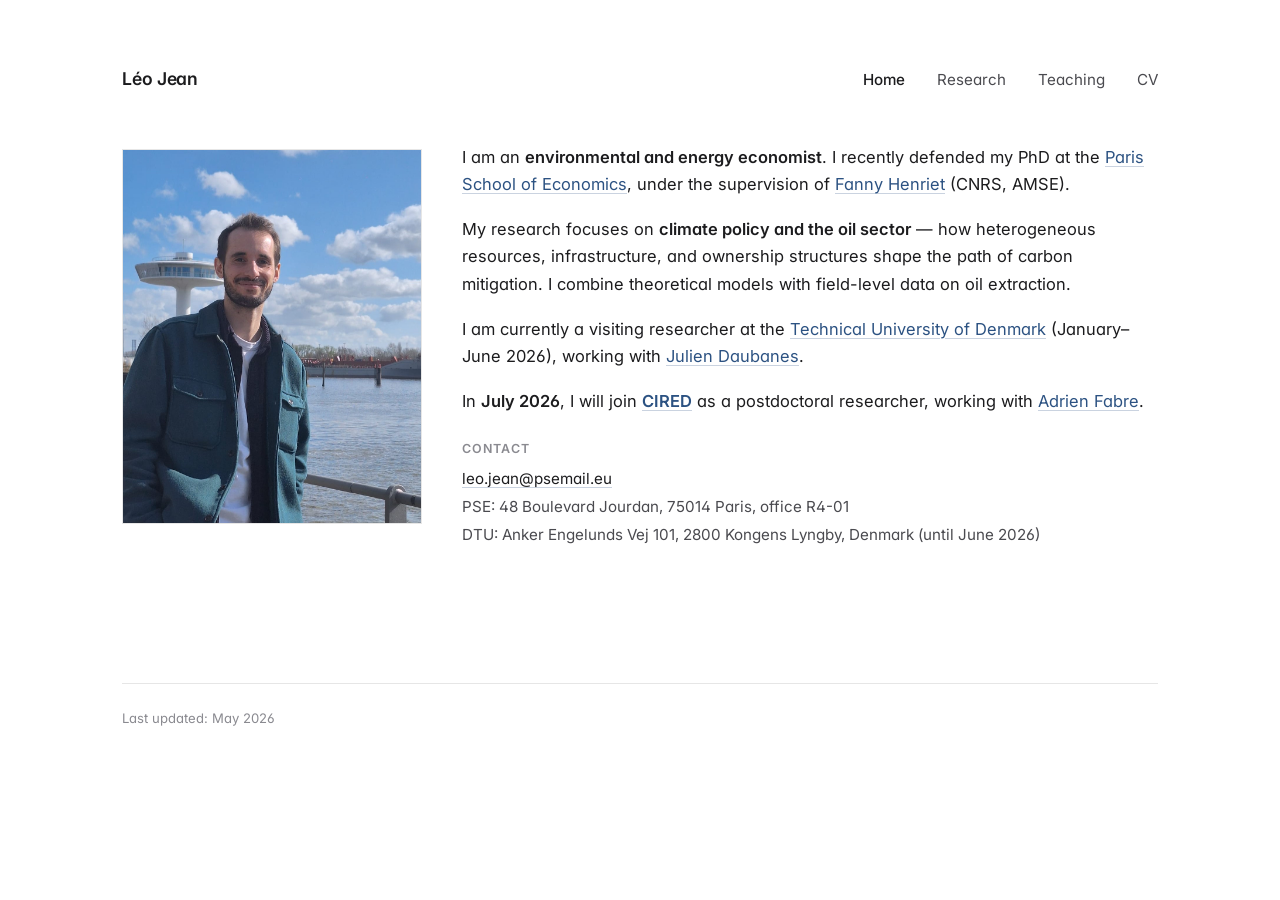
==== index.html @ 5ba429f1 "Update index.html" ====
<!DOCTYPE html>
<html lang="en">
<head>
  <meta charset="UTF-8">
  <meta name="viewport" content="width=device-width, initial-scale=1.0">
  <title>Léo Jean</title>
  <meta name="description" content="Léo Jean — PhD in Economics, Paris School of Economics. Environmental and energy economics.">
  <link rel="preconnect" href="https://fonts.googleapis.com">
  <link rel="preconnect" href="https://fonts.gstatic.com" crossorigin>
  <link href="https://fonts.googleapis.com/css2?family=Inter:wght@400;500;600&display=swap" rel="stylesheet">
  <link rel="stylesheet" href="style.css">
</head>
<body>
  <div class="container">

    <header>
      <p class="site-title"><a href="index.html">Léo Jean</a></p>
      <nav>
        <a href="index.html" class="active">Home</a>
        <a href="research.html">Research</a>
        <a href="teaching.html">Teaching</a>
        <a href="cv.html">CV</a>
      </nav>
    </header>

    <main>

      <div class="intro">
        <div class="photo">
          <img src="photo.jpeg" alt="Léo Jean">
        </div>
        <div class="bio">
          <p>
            I am an <strong>environmental and energy economist</strong>. I recently defended my PhD at the <a href="https://www.parisschoolofeconomics.eu/en/">Paris School of Economics</a>,
            under the supervision of <a href="https://sites.google.com/site/fannyhenriethomepage/">Fanny Henriet</a> (CNRS, AMSE).
          </p>
          <p>
            My research focuses on <strong>climate policy and the oil sector</strong> — how heterogeneous resources, infrastructure, and ownership structures shape the path of carbon mitigation. I combine theoretical models with field-level data on oil extraction.
          </p>
          <p>
            I am currently a visiting researcher at the <a href="https://www.dtu.dk/english/">Technical University of Denmark</a> (January–June 2026), working with <a href="https://orbit.dtu.dk/en/persons/julien-daubanes">Julien Daubanes</a>.
          </p>
          <p>
            In <strong>July 2026</strong>, I will join <strong><a href="https://www.centre-cired.fr/en/">CIRED</a></strong> as a postdoctoral researcher, working with <a href="https://sites.google.com/view/adrien-fabre">Adrien Fabre</a>.
          </p>

          <div class="meta-block">
            <span class="label">Contact</span>
            <ul>
              <li><a href="mailto:leo.jean@psemail.eu">leo.jean@psemail.eu</a></li>
              <li>PSE: 48 Boulevard Jourdan, 75014 Paris, office R4-01</li>
              <li>DTU: Anker Engelunds Vej 101, 2800 Kongens Lyngby, Denmark (until June 2026)</li>
            </ul>
          </div>
        </div>
      </div>

      <!-- Uncomment any you want to display -->
      <div class="social">
        <!-- <a href="https://twitter.com/yourhandle">Twitter</a> -->
        <!-- <a href="https://www.linkedin.com/in/yourhandle/">LinkedIn</a> -->
        <!-- <a href="https://scholar.google.com/citations?user=YOURID">Google Scholar</a> -->
      </div>

    </main>

    <footer>
      Last updated: May 2026
    </footer>

  </div>
</body>
</html>
---- style.css ----
/* ----------------------------------------------------------------
   Léo Jean — personal site
   Inter throughout, 900px max-width, restrained palette
   ---------------------------------------------------------------- */

:root {
  --text:        #1c1c1e;
  --text-soft:   #4a4a4f;
  --text-faint:  #8a8a90;
  --link:        #1c1c1e;
  --link-accent: #2c5282;   /* muted steel blue, for hover only */
  --rule:        #e6e6e6;
  --bg:          #ffffff;
  --max-width:   1100px;
}

* { box-sizing: border-box; }

html { -webkit-text-size-adjust: 100%; }

body {
  margin: 0;
  padding: 0;
  background: var(--bg);
  color: var(--text);
  font-family: "Inter", -apple-system, BlinkMacSystemFont, "Segoe UI", Helvetica, Arial, sans-serif;
  font-size: 16.5px;
  line-height: 1.65;
  font-weight: 400;
  -webkit-font-smoothing: antialiased;
  -moz-osx-font-smoothing: grayscale;
  font-feature-settings: "ss01", "cv11"; /* nicer Inter alternates */
}

.container {
  max-width: var(--max-width);
  margin: 0 auto;
  padding: 4rem 2rem 5rem;
}

/* ---------- header / nav ---------- */
header {
  margin-bottom: 3.5rem;
  display: flex;
  align-items: baseline;
  justify-content: space-between;
  flex-wrap: wrap;
  gap: 1rem;
}

.site-title {
  font-weight: 600;
  font-size: 1.1rem;
  letter-spacing: -0.005em;
  margin: 0;
}
.site-title a {
  color: var(--text);
  text-decoration: none;
  border: none;
}

nav { font-size: 0.95rem; }

nav a {
  color: var(--text-soft);
  text-decoration: none;
  margin-left: 1.75rem;
  font-weight: 400;
  transition: color 0.15s;
}
nav a:first-child { margin-left: 0; }
nav a:hover { color: var(--link-accent); }
nav a.active { color: var(--text); font-weight: 500; }

/* ---------- headings ---------- */
h1 {
  font-weight: 600;
  font-size: 1.75rem;
  letter-spacing: -0.015em;
  margin: 0 0 2rem;
}

h2 {
  font-weight: 600;
  font-size: 1.05rem;
  letter-spacing: -0.005em;
  color: var(--text);
  margin: 2.75rem 0 1.25rem;
  padding-bottom: 0.5rem;
  border-bottom: 1px solid var(--rule);
}

h2:first-of-type { margin-top: 0; }

/* ---------- text & links ---------- */
p { margin: 0 0 1.1rem; }

a {
  color: var(--link-accent);
  text-decoration: underline;
  text-decoration-color: rgba(44, 82, 130, 0.25);
  text-underline-offset: 3px;
  text-decoration-thickness: 1px;
  transition: color 0.15s, text-decoration-color 0.15s;
}
a:hover {
  color: #1a365d;
  text-decoration-color: #1a365d;
}

strong, b { font-weight: 600; }

/* ---------- home: photo + bio side by side ---------- */
.intro {
  display: grid;
  grid-template-columns: 300px 1fr;
  gap: 2.5rem;
  align-items: start;
  margin-bottom: 2rem;
}

.photo {
  width: 300px;
  height: 375px;
  background: #f3f3f3;
  border: 1px solid var(--rule);
  display: flex;
  align-items: center;
  justify-content: center;
  color: var(--text-faint);
  font-size: 0.85rem;
}
.photo img {
  width: 100%;
  height: 100%;
  object-fit: cover;
  display: block;
}

.bio p:first-child { margin-top: -0.3rem; }

/* ---------- contact / affiliation blocks ---------- */
.meta-block {
  margin: 1.5rem 0;
  font-size: 0.95rem;
}
.meta-block .label {
  font-size: 0.78rem;
  text-transform: uppercase;
  letter-spacing: 0.08em;
  font-weight: 600;
  color: var(--text-faint);
  display: block;
  margin-bottom: 0.4rem;
}
.meta-block ul { list-style: none; padding: 0; margin: 0; }
.meta-block li {
  margin-bottom: 0.2rem;
  color: var(--text-soft);
}
.meta-block a { color: var(--text); }

.social {
  margin-top: 2rem;
  display: flex;
  gap: 1.5rem;
  font-size: 0.95rem;
}

/* ---------- research papers ---------- */
.paper { margin-bottom: 2rem; }

.paper > summary {
  cursor: pointer;
  padding: 0;
  margin: 0;
  outline: none;
}

.paper-title {
  font-weight: 600;
  font-size: 1.08rem;
  color: var(--text);
  margin: 0 0 0.3rem;
  line-height: 1.4;
  display: inline;
}

.paper-meta {
  font-size: 0.88rem;
  color: var(--text-faint);
  margin: 0.2rem 0 0 1.1rem;
}
.paper-meta a { color: var(--text-soft); }

.paper-body {
  margin: 0.75rem 0 0 1.1rem;
  padding-left: 0.9rem;
  border-left: 2px solid var(--rule);
}

.paper-abstract {
  font-size: 0.95rem;
  color: var(--text-soft);
  margin-bottom: 0.5rem;
}

.paper-abstract.empty::before {
  content: "Abstract coming soon.";
  font-style: italic;
  color: var(--text-faint);
}

.paper-links {
  font-size: 0.88rem;
  margin-top: 0.5rem;
}
.paper-links a {
  margin-right: 1.25rem;
  color: var(--text-soft);
}

.paper-note {
  font-size: 0.88rem;
  color: var(--text-faint);
  margin: 0.5rem 0 0;
  font-style: italic;
}

/* ---------- teaching ---------- */
.course {
  margin-bottom: 1.25rem;
  display: flex;
  justify-content: space-between;
  align-items: baseline;
  gap: 1rem;
  flex-wrap: wrap;
}
.course-info {
  flex: 1;
  min-width: 0;
}
.course-title {
  font-weight: 500;
  font-size: 1rem;
  margin: 0;
  color: var(--text);
}
.course-inst {
  font-size: 0.88rem;
  color: var(--text-faint);
  margin: 0.1rem 0 0;
}
.course-when {
  font-size: 0.88rem;
  color: var(--text-faint);
  white-space: nowrap;
}

/* ---------- cv page ---------- */
.cv-note {
  font-size: 0.95rem;
  color: var(--text-soft);
  margin-bottom: 1.5rem;
}
.cv-embed {
  width: 100%;
  height: 88vh;
  border: 1px solid var(--rule);
}

/* ---------- footer ---------- */
footer {
  margin-top: 5rem;
  padding-top: 1.5rem;
  border-top: 1px solid var(--rule);
  font-size: 0.82rem;
  color: var(--text-faint);
}

/* ---------- mobile ---------- */
@media (max-width: 640px) {
  .container { padding: 2.5rem 1.25rem 3rem; }
  body { font-size: 16px; }
  header { flex-direction: column; align-items: flex-start; gap: 0.75rem; }
  nav a { margin-left: 0; margin-right: 1.25rem; }
  .intro { grid-template-columns: 1fr; gap: 1.5rem; }
  .photo { width: 220px; height: 275px; }
  h1 { font-size: 1.5rem; }
  .course { flex-direction: column; gap: 0.1rem; }
}
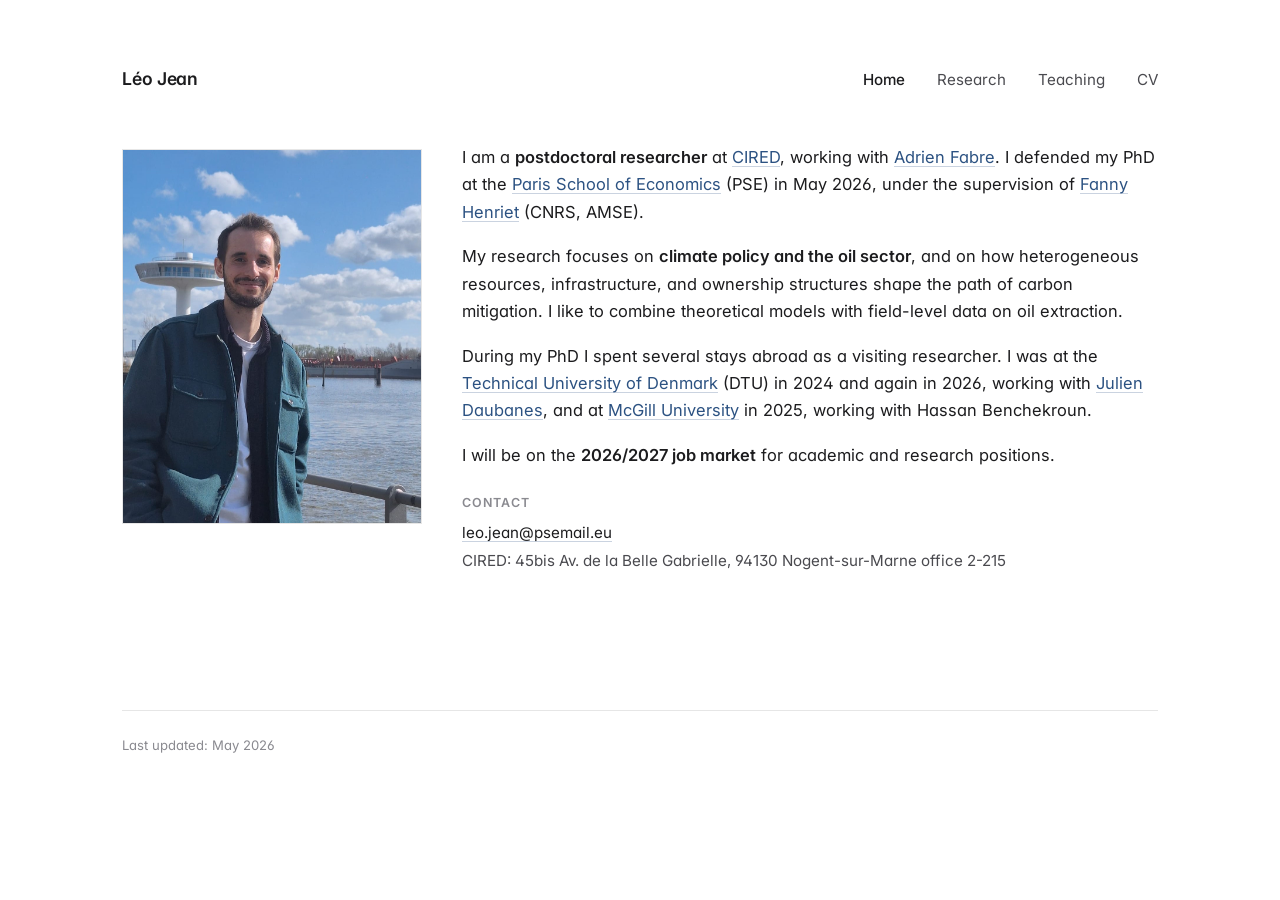
==== commit 1d5cde12: "Update index.html" ====
--- a/index.html
+++ b/index.html
@@ -3,8 +3,19 @@
 <head>
   <meta charset="UTF-8">
   <meta name="viewport" content="width=device-width, initial-scale=1.0">
-  <title>Léo Jean</title>
-  <meta name="description" content="Léo Jean — PhD in Economics, Paris School of Economics. Environmental and energy economics.">
+  <title>Léo Jean — Environmental and Energy Economist</title>
+  <meta name="description" content="Léo Jean is an environmental and energy economist. PhD from the Paris School of Economics (PSE), postdoctoral researcher at CIRED. On the 2026/2027 job market. Research on climate policy, oil markets, and carbon mitigation.">
+  <meta property="og:description" content="Postdoctoral researcher at CIRED working on climate policy and the oil sector. On the 2026/2027 job market.">  
+  <meta name="keywords" content="Léo Jean, Leo Jean, environmental economics, economics, econ, energy economics, climate policy, oil sector, PSE, Paris School of Economics, CIRED, DTU, carbon tax, oil market, Price of Delay">
+  <meta name="author" content="Léo Jean">
+
+  <link rel="canonical" href="https://ljean-eco.github.io/" />
+  
+  <!-- For social media previews (LinkedIn, Twitter, etc.) -->
+  <meta property="og:title" content="Léo Jean — Environmental and Energy Economist">
+  <meta property="og:description" content="PhD economist working on climate policy and the oil sector. Currently at DTU, joining CIRED as a postdoc in July 2026.">
+  <meta property="og:url" content="https://ljean-eco.github.io/">
+  <meta property="og:type" content="website">
   <link rel="preconnect" href="https://fonts.googleapis.com">
   <link rel="preconnect" href="https://fonts.gstatic.com" crossorigin>
   <link href="https://fonts.googleapis.com/css2?family=Inter:wght@400;500;600&display=swap" rel="stylesheet">
@@ -23,6 +34,7 @@
       </nav>
     </header>
 
+    <p style="position:absolute; left:-9999px;">Léo Jean Leo Jean L. Jean</p>
     <main>
 
       <div class="intro">
@@ -30,26 +42,19 @@
           <img src="photo.jpeg" alt="Léo Jean">
         </div>
         <div class="bio">
-          <p>
-            I am an <strong>environmental and energy economist</strong>. I recently defended my PhD at the <a href="https://www.parisschoolofeconomics.eu/en/">Paris School of Economics</a>,
-            under the supervision of <a href="https://sites.google.com/site/fannyhenriethomepage/">Fanny Henriet</a> (CNRS, AMSE).
-          </p>
-          <p>
-            My research focuses on <strong>climate policy and the oil sector</strong> — how heterogeneous resources, infrastructure, and ownership structures shape the path of carbon mitigation. I combine theoretical models with field-level data on oil extraction.
-          </p>
-          <p>
-            I am currently a visiting researcher at the <a href="https://www.dtu.dk/english/">Technical University of Denmark</a> (January–June 2026), working with <a href="https://orbit.dtu.dk/en/persons/julien-daubanes">Julien Daubanes</a>.
-          </p>
-          <p>
-            In <strong>July 2026</strong>, I will join <strong><a href="https://www.centre-cired.fr/en/">CIRED</a></strong> as a postdoctoral researcher, working with <a href="https://sites.google.com/view/adrien-fabre">Adrien Fabre</a>.
-          </p>
+          <p>I am a <strong>postdoctoral researcher</strong> at <a href="https://www.centre-cired.fr/en/">CIRED</a>, working with <a href="https://sites.google.com/view/adrien-fabre">Adrien Fabre</a>. I defended my PhD at the <a href="https://www.parisschoolofeconomics.eu/en/">Paris School of Economics</a> (PSE) in May 2026, under the supervision of <a href="https://sites.google.com/site/fannyhenriet/">Fanny Henriet</a> (CNRS, AMSE).</p>
+
+          <p>My research focuses on <strong>climate policy and the oil sector</strong>, and on how heterogeneous resources, infrastructure, and ownership structures shape the path of carbon mitigation. I like to combine theoretical models with field-level data on oil extraction.</p>
+
+          <p>During my PhD I spent several stays abroad as a visiting researcher. I was at the <a href="https://www.dtu.dk/english/">Technical University of Denmark</a> (DTU) in 2024 and again in 2026, working with <a href="https://www.jxdaubanes.com/">Julien Daubanes</a>, and at <a href="https://www.mcgill.ca/economics/">McGill University</a> in 2025, working with Hassan Benchekroun.<!-- add link on his name: <a href="URL">Hassan Benchekroun</a> --></p>
+
+          <p>I will be on the <strong>2026/2027 job market</strong> for academic and research positions.</p>
 
           <div class="meta-block">
             <span class="label">Contact</span>
             <ul>
               <li><a href="mailto:leo.jean@psemail.eu">leo.jean@psemail.eu</a></li>
-              <li>PSE: 48 Boulevard Jourdan, 75014 Paris, office R4-01</li>
-              <li>DTU: Anker Engelunds Vej 101, 2800 Kongens Lyngby, Denmark (until June 2026)</li>
+              <li>CIRED: 45bis Av. de la Belle Gabrielle, 94130 Nogent-sur-Marne office 2-215</li>
             </ul>
           </div>
         </div>
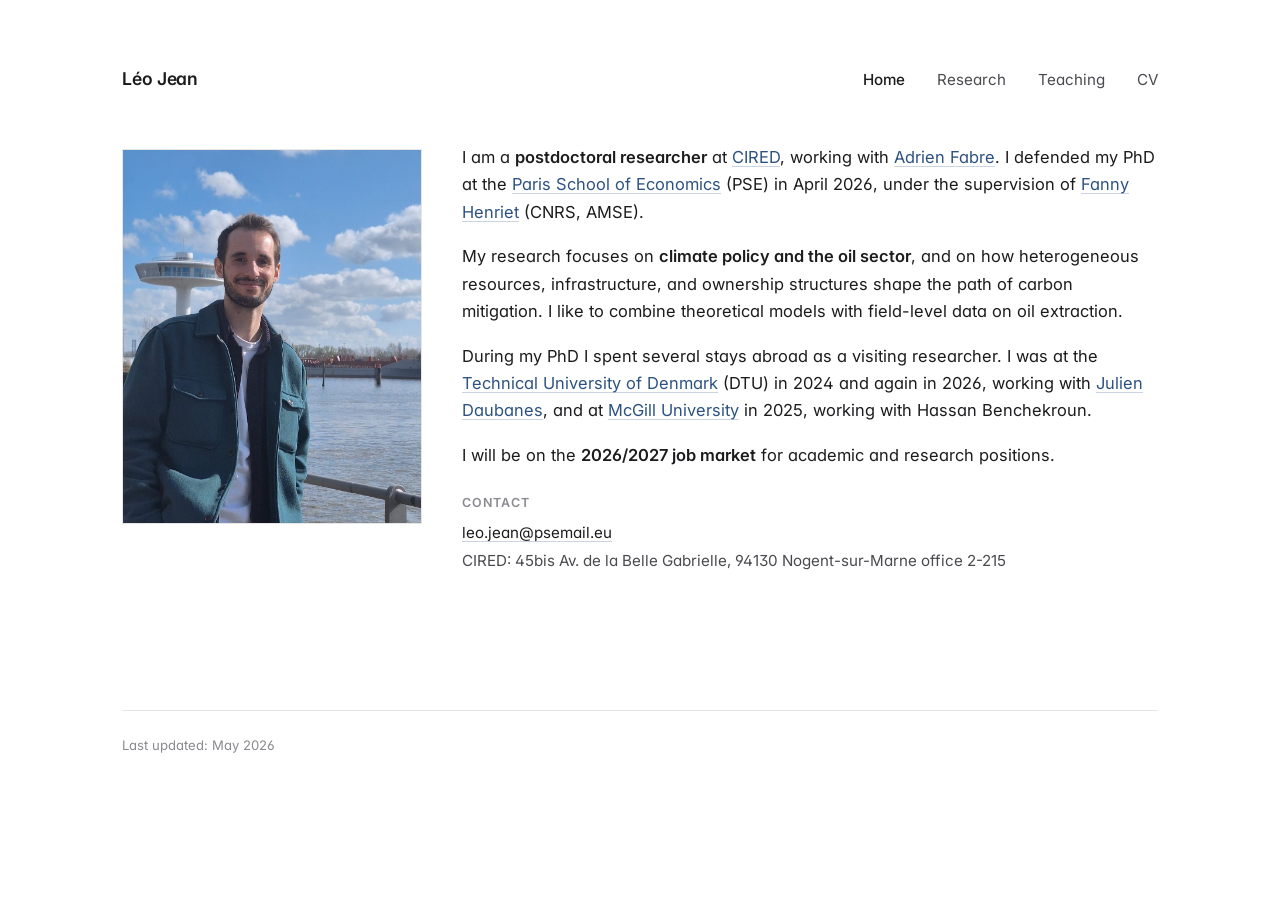
==== commit f616e69b: "Update index.html" ====
--- a/index.html
+++ b/index.html
@@ -42,7 +42,7 @@
           <img src="photo.jpeg" alt="Léo Jean">
         </div>
         <div class="bio">
-          <p>I am a <strong>postdoctoral researcher</strong> at <a href="https://www.centre-cired.fr/en/">CIRED</a>, working with <a href="https://sites.google.com/view/adrien-fabre">Adrien Fabre</a>. I defended my PhD at the <a href="https://www.parisschoolofeconomics.eu/en/">Paris School of Economics</a> (PSE) in May 2026, under the supervision of <a href="https://sites.google.com/site/fannyhenriet/">Fanny Henriet</a> (CNRS, AMSE).</p>
+          <p>I am a <strong>postdoctoral researcher</strong> at <a href="https://www.centre-cired.fr/en/">CIRED</a>, working with <a href="https://sites.google.com/view/adrien-fabre">Adrien Fabre</a>. I defended my PhD at the <a href="https://www.parisschoolofeconomics.eu/en/">Paris School of Economics</a> (PSE) in April 2026, under the supervision of <a href="https://sites.google.com/site/fannyhenriet/">Fanny Henriet</a> (CNRS, AMSE).</p>
 
           <p>My research focuses on <strong>climate policy and the oil sector</strong>, and on how heterogeneous resources, infrastructure, and ownership structures shape the path of carbon mitigation. I like to combine theoretical models with field-level data on oil extraction.</p>
 
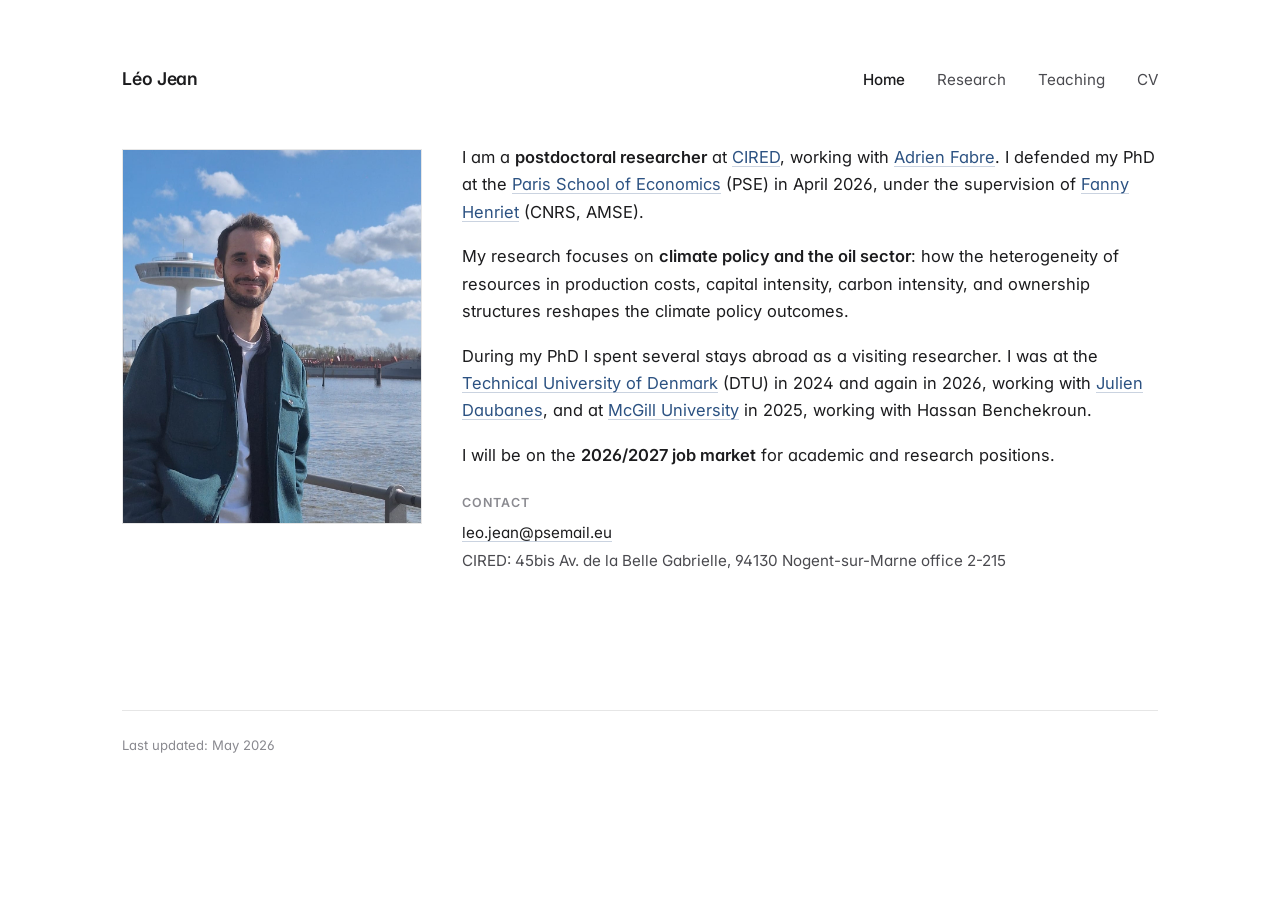
==== commit 2f321d2f: "Update index.html" ====
--- a/index.html
+++ b/index.html
@@ -44,9 +44,9 @@
         <div class="bio">
           <p>I am a <strong>postdoctoral researcher</strong> at <a href="https://www.centre-cired.fr/en/">CIRED</a>, working with <a href="https://sites.google.com/view/adrien-fabre">Adrien Fabre</a>. I defended my PhD at the <a href="https://www.parisschoolofeconomics.eu/en/">Paris School of Economics</a> (PSE) in April 2026, under the supervision of <a href="https://sites.google.com/site/fannyhenriet/">Fanny Henriet</a> (CNRS, AMSE).</p>
 
-          <p>My research focuses on <strong>climate policy and the oil sector</strong>, and on how heterogeneous resources, infrastructure, and ownership structures shape the path of carbon mitigation. I like to combine theoretical models with field-level data on oil extraction.</p>
+          <p>My research focuses on <strong>climate policy and the oil sector</strong>: how the heterogeneity of resources in production costs, capital intensity, carbon intensity, and ownership structures reshapes the climate policy outcomes.</p>
 
-          <p>During my PhD I spent several stays abroad as a visiting researcher. I was at the <a href="https://www.dtu.dk/english/">Technical University of Denmark</a> (DTU) in 2024 and again in 2026, working with <a href="https://www.jxdaubanes.com/">Julien Daubanes</a>, and at <a href="https://www.mcgill.ca/economics/">McGill University</a> in 2025, working with Hassan Benchekroun.<!-- add link on his name: <a href="URL">Hassan Benchekroun</a> --></p>
+          <p>During my PhD I spent several stays abroad as a visiting researcher. I was at the <a href="https://www.dtu.dk/english/">Technical University of Denmark</a> (DTU) in 2024 and again in 2026, working with <a href="https://www.jxdaubanes.com/">Julien Daubanes</a>, and at <a href="https://www.mcgill.ca/economics/">McGill University</a> in 2025, working with <a href="https://sites.google.com/site/hbhassanbenchekroun/"></a>Hassan Benchekroun</a>.<!-- add link on his name: <a href="URL">Hassan Benchekroun</a> --></p>
 
           <p>I will be on the <strong>2026/2027 job market</strong> for academic and research positions.</p>
 
